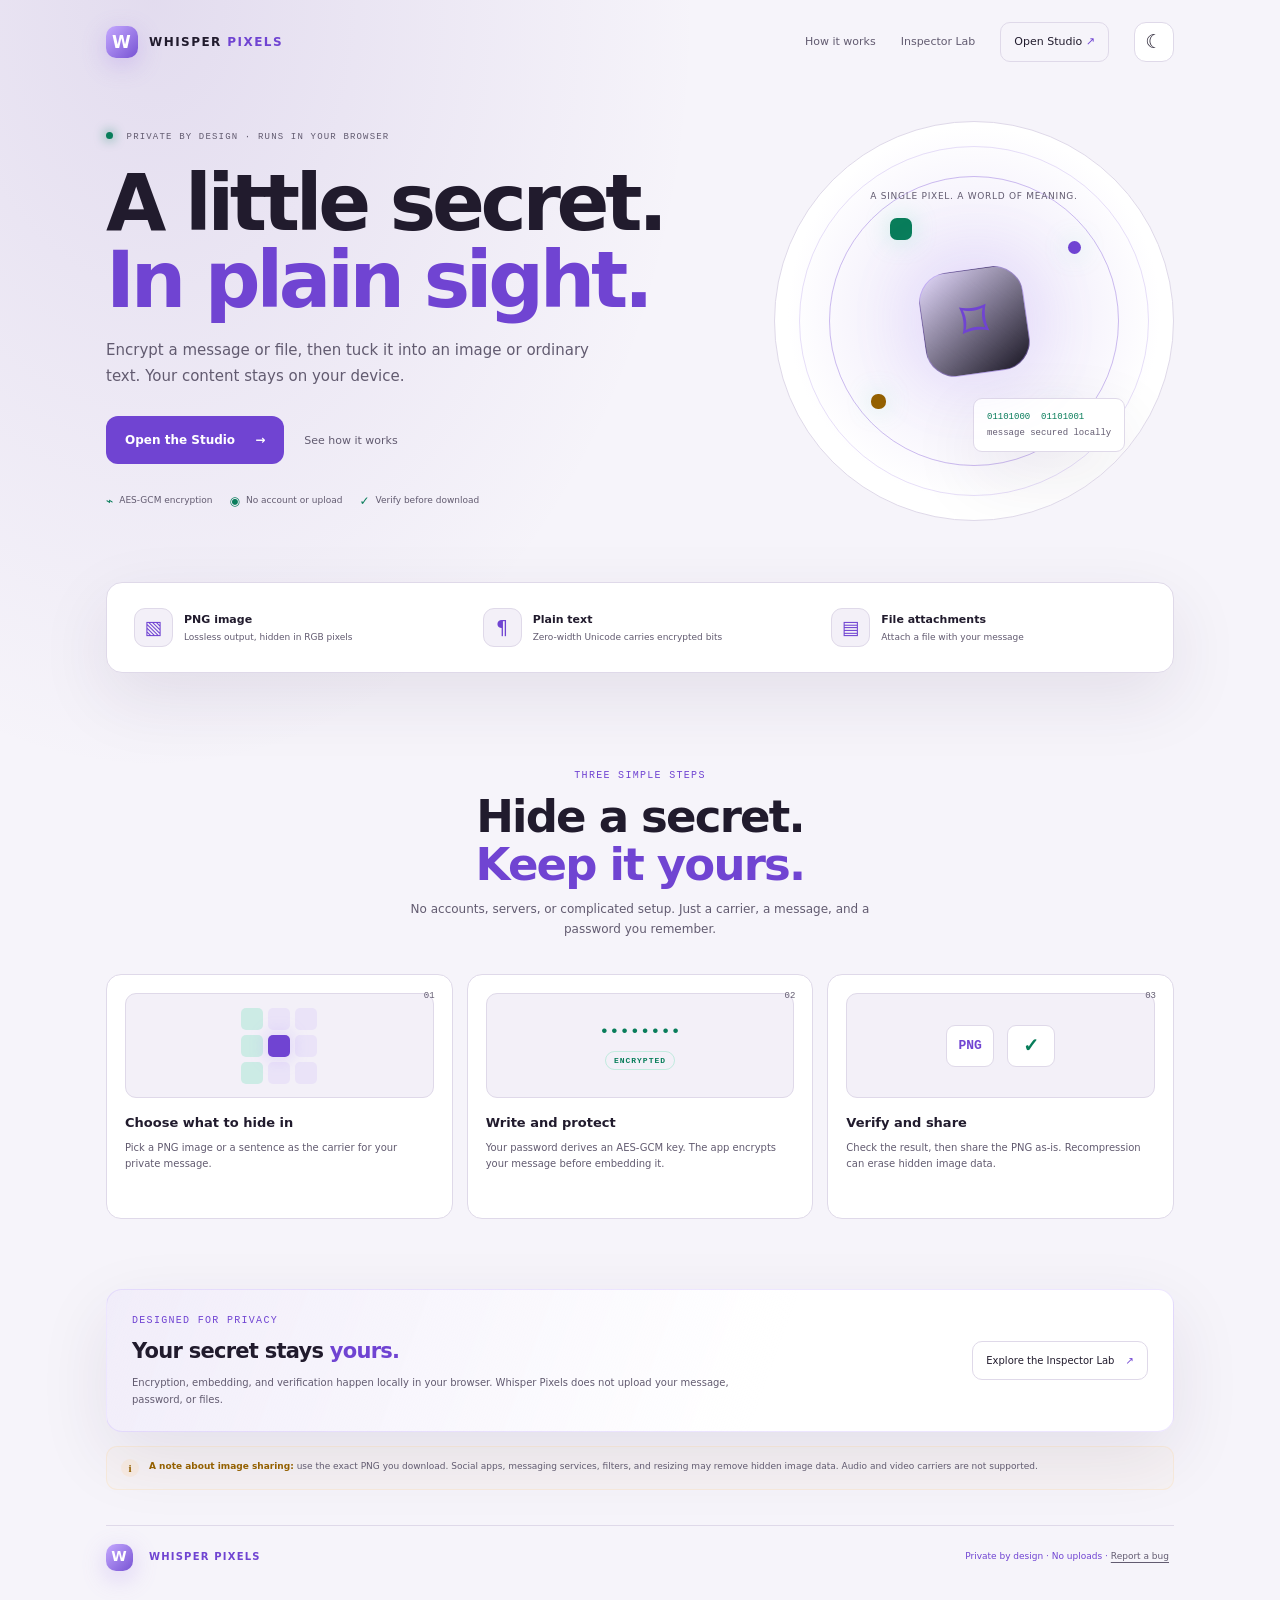
==== index.html @ 65088b3c "Polish Whisper Pixels website" ====
<!doctype html>
<html lang="en">
<head>
  <meta charset="utf-8">
  <meta name="viewport" content="width=device-width, initial-scale=1">
  <meta name="theme-color" content="#0b0a12">
  <meta name="description" content="Hide and reveal password-encrypted messages and files in PNG images or text, entirely in your browser.">
  <link rel="manifest" href="manifest.webmanifest">
  <link rel="stylesheet" href="css/studio.css">
  <link rel="stylesheet" href="css/theme-accessibility.css">
  <link rel="stylesheet" href="css/landing.css">
  <title>Whisper Pixels — A little secret. In plain sight.</title>
  <script>
    (() => {
      const saved = localStorage.getItem('theme');
      const light = saved ? saved === 'light' : matchMedia('(prefers-color-scheme: light)').matches;
      if (light) document.documentElement.classList.add('light-mode');
    })();
  </script>
</head>
<body class="landing-page">
  <main class="app-shell landing-shell">
    <header class="topbar">
      <a class="brand" href="index.html" aria-label="Whisper Pixels home">
        <span class="brand-mark">W</span>
        <span>WHISPER <b>PIXELS</b></span>
      </a>
      <nav class="landing-nav" aria-label="Main navigation">
        <a href="#how-it-works">How it works</a>
        <a href="inspector.html">Inspector Lab</a>
        <a class="nav-cta" href="studio.html">Open Studio <span aria-hidden="true">↗</span></a>
        <button class="icon-button" id="theme-toggle" type="button" aria-label="Switch theme" title="Switch theme">☼</button>
      </nav>
    </header>

    <section class="landing-hero">
      <div class="hero-copy">
        <div class="eyebrow"><span class="status-dot"></span> PRIVATE BY DESIGN · RUNS IN YOUR BROWSER</div>
        <h1>A little secret.<br><em>In plain sight.</em></h1>
        <p>Encrypt a message or file, then tuck it into an image or ordinary text. Your content stays on your device.</p>
        <div class="hero-actions">
          <a class="landing-primary" href="studio.html">Open the Studio <span aria-hidden="true">→</span></a>
          <a class="landing-secondary" href="#how-it-works">See how it works</a>
        </div>
        <div class="trust-row" aria-label="Privacy and security features">
          <span><b aria-hidden="true">⌁</b> AES-GCM encryption</span>
          <span><b aria-hidden="true">◉</b> No account or upload</span>
          <span><b aria-hidden="true">✓</b> Verify before download</span>
        </div>
      </div>
      <div class="hero-art" role="img" aria-label="Illustration of a message encrypted and hidden in a pixel">
        <div class="art-orbit orbit-one"></div>
        <div class="art-orbit orbit-two"></div>
        <div class="art-lock"><span aria-hidden="true">⌑</span></div>
        <div class="art-pixel pixel-a"></div>
        <div class="art-pixel pixel-b"></div>
        <div class="art-pixel pixel-c"></div>
        <div class="art-pixel pixel-d"></div>
        <div class="art-code">01101000&nbsp; 01101001<br><span>message secured locally</span></div>
        <div class="art-caption">A single pixel. A world of meaning.</div>
      </div>
    </section>

    <section class="capability-strip" aria-label="Supported carriers">
      <div><span class="capability-icon">▧</span><span><b>PNG image</b><small>Lossless output, hidden in RGB pixels</small></span></div>
      <div><span class="capability-icon">¶</span><span><b>Plain text</b><small>Zero-width Unicode carries encrypted bits</small></span></div>
      <div><span class="capability-icon">▤</span><span><b>File attachments</b><small>Attach a file with your message</small></span></div>
    </section>

    <section class="how-section" id="how-it-works">
      <div class="section-heading">
        <div class="eyebrow accent-label">THREE SIMPLE STEPS</div>
        <h2>Hide a secret.<br><em>Keep it yours.</em></h2>
        <p>No accounts, servers, or complicated setup. Just a carrier, a message, and a password you remember.</p>
      </div>
      <div class="step-grid">
        <article class="landing-step">
          <span class="step-number">01</span>
          <div class="step-art image-step" aria-hidden="true"><span></span><span></span><span></span><span></span><span></span><span></span><span></span><span></span><span></span></div>
          <h3>Choose what to hide in</h3>
          <p>Pick a PNG image or a sentence as the carrier for your private message.</p>
        </article>
        <article class="landing-step">
          <span class="step-number">02</span>
          <div class="step-art lock-step" aria-hidden="true"><span>••••••••</span><b>ENCRYPTED</b></div>
          <h3>Write and protect</h3>
          <p>Your password derives an AES-GCM key. The app encrypts your message before embedding it.</p>
        </article>
        <article class="landing-step">
          <span class="step-number">03</span>
          <div class="step-art result-step" aria-hidden="true"><span>PNG</span><b>✓</b></div>
          <h3>Verify and share</h3>
          <p>Check the result, then share the PNG as-is. Recompression can erase hidden image data.</p>
        </article>
      </div>
    </section>

    <section class="trust-panel">
      <div>
        <div class="eyebrow accent-label">DESIGNED FOR PRIVACY</div>
        <h2>Your secret stays <em>yours.</em></h2>
        <p>Encryption, embedding, and verification happen locally in your browser. Whisper Pixels does not upload your message, password, or files.</p>
      </div>
      <a href="inspector.html" class="trust-link">Explore the Inspector Lab <span aria-hidden="true">↗</span></a>
    </section>

    <section class="limits-note">
      <span aria-hidden="true">i</span>
      <p><b>A note about image sharing:</b> use the exact PNG you download. Social apps, messaging services, filters, and resizing may remove hidden image data. Audio and video carriers are not supported.</p>
    </section>

    <footer class="landing-footer">
      <a class="brand footer-brand" href="index.html"><span class="brand-mark">W</span><span>WHISPER <b>PIXELS</b></span></a>
      <span>Private by design · No uploads · <a href="https://github.com/Imran-Shaik-01/whisper_pixels/issues" target="_blank" rel="noreferrer">Report a bug</a></span>
    </footer>
  </main>
  <script type="module" src="js/landing.js"></script>
</body>
</html>
---- css/studio.css ----
:root{color-scheme:dark;--bg:#0b0a12;--surface:#12111b;--surface2:#171622;--text:#f4f1fc;--muted:#aaa6b8;--line:#2b2937;--accent:#ad8cff;--accent-strong:#8c64ef;--green:#67dfb1;--warn:#ffc979;--danger:#ff8d9a;--shadow:0 24px 80px #0005}
html.light-mode{color-scheme:light;--bg:#f6f4fa;--surface:#fff;--surface2:#f3f0f8;--text:#211b2d;--muted:#625b70;--line:#dfd9e9;--accent:#7044d2;--accent-strong:#5c33bd;--green:#087d5a;--warn:#946000;--danger:#b52c40;--shadow:0 24px 70px #30214b18}
*{box-sizing:border-box}html{min-height:100%;background:var(--bg)}body{margin:0;min-height:100vh;background:radial-gradient(ellipse at 12% 0%,#6d4aaa24,transparent 34rem),var(--bg);color:var(--text);font-family:Manrope,system-ui,sans-serif;font-size:14px;line-height:1.55;transition:background .25s,color .25s}button,input,textarea{font:inherit}button,a,label{touch-action:manipulation}button{color:inherit}a{color:inherit}.app-shell{max-width:1160px;padding:22px 26px 32px;margin:0 auto}.topbar{display:flex;justify-content:space-between;align-items:center;margin-bottom:48px}.brand{text-decoration:none;display:flex;align-items:center;gap:11px;font-size:12px;font-weight:800;letter-spacing:.12em}.brand b{color:var(--accent)}.brand-mark{width:32px;height:32px;border-radius:10px;background:linear-gradient(135deg,#c5a9ff,#7753d3);display:grid;place-items:center;color:#171122;font-size:17px;box-shadow:0 7px 24px #966de64a}.top-actions{display:flex;align-items:center;gap:20px}.text-link{font-size:12px;color:var(--muted);text-decoration:none}.text-link:hover{color:var(--text)}.icon-button{width:40px;height:40px;border-radius:12px;border:1px solid var(--line);background:var(--surface);font-size:19px;cursor:pointer}.hero{max-width:680px;margin:0 auto 40px;text-align:center}.eyebrow{font-family:"DM Mono",monospace;font-size:10px;letter-spacing:.13em;color:var(--muted)}.status-dot{display:inline-block;width:7px;height:7px;border-radius:50%;background:var(--green);margin-right:7px;box-shadow:0 0 12px var(--green)}h1{font-size:clamp(38px,6vw,64px);line-height:1.06;letter-spacing:-.055em;margin:18px 0 15px}h1 em{font-style:normal;color:var(--accent)}.hero>p{max-width:560px;margin:0 auto 25px;color:var(--muted);font-size:15px}.mode-switch{display:inline-flex;padding:5px;border:1px solid var(--line);border-radius:15px;background:var(--surface);box-shadow:var(--shadow)}.mode-choice{border:0;border-radius:11px;padding:12px 24px;background:transparent;color:var(--muted);font-weight:700;cursor:pointer;min-height:48px}.mode-choice.active{background:var(--accent);color:#170f25}.steps{display:grid;grid-template-columns:repeat(3,1fr);max-width:820px;margin:0 auto 25px;position:relative}.steps:before{content:"";position:absolute;left:14%;right:14%;top:19px;height:1px;background:var(--line)}.step{display:flex;align-items:center;gap:11px;position:relative;justify-content:center;color:var(--muted)}.step>span{width:38px;height:38px;border:1px solid var(--line);background:var(--bg);border-radius:50%;display:grid;place-items:center;font:11px "DM Mono",monospace;z-index:1}.step b,.step small{display:block}.step b{font-size:12px;color:var(--text)}.step small{font-size:10px}.step.active>span,.step.done>span{background:var(--accent);border-color:var(--accent);color:#170f25}.step.active b{color:var(--accent)}.workspace{display:grid;grid-template-columns:minmax(0,1.5fr) minmax(280px,.85fr);gap:20px;align-items:start}.card,.info-card,.notice-card{border:1px solid var(--line);background:var(--surface);border-radius:20px;box-shadow:var(--shadow)}.workflow-card{padding:28px}.card-heading{display:flex;justify-content:space-between;align-items:center;gap:15px;margin-bottom:23px}.accent-label{color:var(--accent)}h2{font-size:21px;letter-spacing:-.035em;margin:5px 0 0}.lock-badge{padding:7px 10px;border-radius:20px;border:1px solid #67dfb135;color:var(--green);font:9px "DM Mono",monospace;white-space:nowrap}.carrier-tabs{display:grid;grid-template-columns:1fr 1fr;gap:10px;margin-bottom:17px}.carrier-tab{min-height:52px;border:1px solid var(--line);border-radius:12px;background:var(--surface2);text-align:left;padding:8px 13px;font-weight:700;cursor:pointer}.carrier-tab>span{color:var(--accent);font-size:18px;margin-right:8px}.carrier-tab small{display:block;margin-left:29px;color:var(--muted);font-size:10px;font-weight:500}.carrier-tab.active{border-color:var(--accent);box-shadow:inset 0 0 0 1px var(--accent);background:color-mix(in srgb,var(--accent) 9%,var(--surface))}.carrier-panel[hidden],[hidden]{display:none!important}label{font-size:12px;font-weight:700;display:block;margin-bottom:7px}input:not([type=file]),textarea{width:100%;border:1px solid var(--line);border-radius:11px;background:var(--bg);padding:12px 13px;color:var(--text);outline:none;transition:border .18s,box-shadow .18s}textarea{resize:vertical;min-height:76px}input:focus,textarea:focus,button:focus-visible,a:focus-visible,.dropzone:focus-visible{outline:2px solid var(--accent);outline-offset:2px;border-color:var(--accent)}input::placeholder,textarea::placeholder{color:color-mix(in srgb,var(--muted) 75%,transparent)}.dropzone{display:flex;align-items:center;justify-content:center;flex-direction:column;text-align:center;min-height:170px;padding:20px;border:1.5px dashed #5a526c;border-radius:15px;background:var(--surface2);cursor:pointer;gap:5px;color:var(--muted);font-size:12px}.dropzone:hover,.dropzone.dragover{border-color:var(--accent);background:color-mix(in srgb,var(--accent) 8%,var(--surface2))}.dropzone input[type=file],#attachment-input{position:absolute;width:1px;height:1px;opacity:0;pointer-events:none}.dropzone strong{color:var(--text);font-size:13px}.upload-icon{width:37px;height:37px;border-radius:12px;display:grid;place-items:center;background:#ad8cfd1e;color:var(--accent);font-size:22px;margin-bottom:6px}.dropzone small{max-width:340px;font-size:10px;margin-top:6px}.compact-dropzone{min-height:125px}.file-preview{display:flex;align-items:center;gap:14px;margin-top:12px;padding:10px;border:1px solid var(--line);border-radius:13px;background:var(--surface2)}.file-preview img{width:74px;height:60px;object-fit:cover;border-radius:8px;background:var(--bg)}.file-meta{min-width:0;display:flex;flex-direction:column;gap:2px}.file-meta b{font-size:12px;overflow:hidden;text-overflow:ellipsis;white-space:nowrap;max-width:300px}.file-meta span{color:var(--muted);font-size:10px}.quiet-button{align-self:flex-start;border:0;background:transparent;color:var(--accent);text-decoration:underline;cursor:pointer;padding:2px 0;font-size:11px}.capacity{margin-top:14px}.capacity-heading{display:flex;justify-content:space-between;gap:10px;font-size:11px}.capacity-heading b{color:var(--accent);font-family:"DM Mono",monospace;font-size:10px}.capacity>small,.field-note{display:block;color:var(--muted);font-size:10px;margin-top:6px}.capacity-track,.strength{height:5px;background:var(--surface2);border-radius:8px;margin:8px 0;overflow:hidden}.capacity-track span,.strength span{display:block;height:100%;width:0;background:var(--green);border-radius:inherit;transition:width .25s}.visual-tools{margin-top:14px;border:1px solid var(--line);border-radius:13px;padding:12px;background:var(--surface2)}.visual-heading{display:flex;justify-content:space-between;gap:10px;font-size:11px}.visual-heading span{color:var(--muted);font-size:9px}.visual-tools canvas{display:block;width:100%;height:96px;object-fit:cover;border-radius:8px;margin:9px 0}.visual-tools p{font-size:10px;color:var(--muted);margin:0}.divider{height:1px;background:var(--line);margin:23px 0 17px;position:relative}.divider span{position:absolute;left:0;top:-9px;padding-right:12px;background:var(--surface);font:9px "DM Mono",monospace;color:var(--muted);letter-spacing:.13em}.message-footer{display:flex;justify-content:space-between;color:var(--muted);font-size:10px;margin-top:5px}.attachment-row{display:flex;align-items:center;gap:10px;margin:15px 0}.attach-button{margin:0;cursor:pointer;color:var(--accent);font-size:11px}.attach-button span{color:var(--muted);font-weight:400}.attachment-meta{padding:8px 10px;margin-top:-8px;background:var(--surface2);border-radius:9px;color:var(--muted);font-size:10px}.password-grid{display:grid;grid-template-columns:1fr 1fr;gap:12px;margin:13px 0}.password-wrap{position:relative}.password-wrap input{padding-right:58px}.show-password{position:absolute;right:8px;top:50%;transform:translateY(-50%);border:0;background:transparent;color:var(--accent);font-size:10px;font-weight:700;cursor:pointer;padding:9px}.strength{margin:8px 0 4px}.strength span{background:var(--danger)}.password-grid small{font-size:9px;color:var(--muted)}.optional{color:var(--muted);font-weight:400}.reveal-text-label{margin-top:16px}.field-note{line-height:1.55}.primary-button{width:100%;height:50px;display:flex;justify-content:center;align-items:center;gap:10px;border:0;border-radius:12px;margin-top:19px;background:var(--accent);color:#1a1026;font-weight:800;cursor:pointer;transition:transform .16s,filter .16s}.primary-button:hover{filter:brightness(1.09);transform:translateY(-1px)}.primary-button:disabled{opacity:.55;cursor:wait;transform:none}.alert{padding:11px 13px;margin-top:12px;border:1px solid #ff8d9a55;border-radius:10px;background:#ff8d9a10;color:var(--danger);font-size:11px}.alert.success{border-color:#67dfb155;background:#67dfb110;color:var(--green)}.progress-wrap{margin-top:15px}.progress-label{display:flex;justify-content:space-between;font:10px "DM Mono",monospace;color:var(--muted);margin-bottom:6px}progress{width:100%;height:7px;appearance:none;border:0;border-radius:8px;overflow:hidden}progress::-webkit-progress-bar{background:var(--surface2)}progress::-webkit-progress-value{background:var(--accent);transition:width .2s}progress::-moz-progress-bar{background:var(--accent)}.result{display:grid;grid-template-columns:36px 1fr;gap:10px;margin-top:18px;padding:15px;border:1px solid #67dfb144;border-radius:14px;background:#67dfb10a}.result-icon{width:32px;height:32px;border-radius:50%;display:grid;place-items:center;background:#67dfb11a;color:var(--green)}.result h3{margin:0;font-size:14px}.result p{margin:4px 0 0;color:var(--muted);font-size:11px}.revealed-message,.revealed-file,.result-actions{grid-column:1/-1}.revealed-message{white-space:pre-wrap;overflow-wrap:anywhere;padding:12px;border-radius:9px;background:var(--bg);font-size:12px}.result-actions{display:flex;gap:8px;flex-wrap:wrap}.result-actions a,.result-actions button{border:1px solid var(--line);border-radius:9px;padding:9px 12px;background:var(--surface2);text-decoration:none;font-size:10px;font-weight:700;cursor:pointer}.side-column{display:flex;flex-direction:column;gap:13px}.info-card{padding:21px}.info-card h2{font-size:18px;margin:8px 0}.info-card>p{font-size:11px;color:var(--muted);margin:0}.pixel-demo{display:flex;align-items:center;justify-content:center;gap:13px;padding:15px;margin:13px 0 5px;border:1px solid var(--line);border-radius:11px;background:var(--surface2)}.pixel-swatch{width:29px;height:29px;border-radius:7px;background:rgb(128,92,205);box-shadow:0 0 17px #9a75ec55}.pixel-swatch.changed{background:rgb(128,92,206);animation:pixel-flash 2.5s ease-in-out infinite}.pixel-value{font:11px "DM Mono",monospace;color:var(--muted)}.pixel-arrow{color:var(--accent)}@keyframes pixel-flash{50%{transform:scale(1.09);box-shadow:0 0 22px #a180ff99}}.demo-caption{font-size:9px!important;text-align:center;margin-bottom:16px!important}.explain-rule{border-top:1px solid var(--line);padding:11px 0 0;margin-top:9px}.explain-rule b{display:block;font-size:11px}.explain-rule span{display:block;color:var(--muted);font-size:10px;line-height:1.55;margin-top:3px}.notice-card{display:flex;gap:11px;padding:14px;border-color:#ffc97935;background:#ffc97909;box-shadow:none}.notice-card>span{font-weight:800;color:var(--warn);font-size:16px}.notice-card b{font-size:11px}.notice-card p{font-size:10px;color:var(--muted);margin:3px 0 0}.audio-note{border-color:var(--line);background:var(--surface)}footer{text-align:center;margin-top:30px;color:var(--muted);font-size:10px}footer span{padding:0 5px;color:var(--accent)}footer a{color:var(--muted)}.toast{position:fixed;left:50%;bottom:22px;transform:translate(-50%,20px);opacity:0;pointer-events:none;padding:11px 17px;background:var(--text);color:var(--bg);border-radius:10px;z-index:10;font-size:11px;transition:.2s}.toast.show{opacity:1;transform:translate(-50%,0)}
@media(max-width:850px){.workspace{grid-template-columns:1fr}.side-column{display:grid;grid-template-columns:1fr 1fr}.info-card{grid-row:span 2}.topbar{margin-bottom:35px}}
@media(max-width:560px){.app-shell{padding:15px 14px 95px}.topbar{margin-bottom:32px}.hero{margin-bottom:28px}.hero>p{font-size:13px}.mode-choice{padding:10px 15px;font-size:12px}.steps{gap:4px;margin-bottom:18px}.step{justify-content:flex-start;gap:6px}.step>span{width:29px;height:29px;font-size:9px}.steps:before{top:14px;left:10%;right:12%}.step b{font-size:9px}.step small{font-size:8px}.workspace{gap:13px}.workflow-card{padding:18px 15px}.card-heading{align-items:flex-start;margin-bottom:17px}.card-heading h2{font-size:18px}.lock-badge{font-size:8px}.side-column{display:flex}.password-grid{grid-template-columns:1fr}.file-preview img{width:56px}.file-meta b{max-width:180px}.primary-button{position:sticky;bottom:10px;z-index:3;box-shadow:0 8px 25px #0005}.mode-switch{width:100%}.mode-choice{flex:1}.result-actions>*{flex:1;text-align:center}}
@media(prefers-reduced-motion:reduce){*,*::before,*::after{scroll-behavior:auto!important;animation-duration:.01ms!important;animation-iteration-count:1!important;transition-duration:.01ms!important}}
.compare-panel{margin-top:14px;padding:14px;border:1px solid var(--line);border-radius:14px;background:var(--surface2)}.compare-stage{height:210px;position:relative;overflow:hidden;border-radius:9px;background:var(--bg);margin:10px 0}.compare-stage img,.compare-stage canvas{position:absolute;inset:0;width:100%;height:100%;object-fit:contain}.compare-stage img+img{clip-path:inset(0 50% 0 0)}.compare-stage canvas{object-fit:fill}.compare-panel input[type=range]{padding:0;height:20px;accent-color:var(--accent)}.compare-panel>.quiet-button{margin-top:4px}.sr-only{position:absolute;width:1px;height:1px;padding:0;margin:-1px;overflow:hidden;clip:rect(0,0,0,0);white-space:nowrap;border:0}
---- css/theme-accessibility.css ----
html.light-mode .mode-choice.active,
html.light-mode .step.active > span,
html.light-mode .step.done > span,
html.light-mode .primary-button,
html.light-mode .brand-mark {
  color: #fff;
}
---- css/landing.css ----
.landing-shell{max-width:1120px}
.landing-shell .topbar{margin-bottom:0}
.landing-nav{display:flex;align-items:center;gap:25px}
.landing-nav>a{color:var(--muted);font-size:11px;text-decoration:none}
.landing-nav>a:hover{color:var(--text)}
.landing-nav .nav-cta{padding:10px 13px;border:1px solid var(--line);border-radius:10px;color:var(--text)}
.landing-nav .nav-cta span{color:var(--accent)}
.landing-hero{display:grid;grid-template-columns:minmax(0,1.1fr) minmax(330px,.9fr);align-items:center;gap:36px;min-height:520px;padding:48px 0 50px}
.hero-copy{max-width:600px}
.hero-copy .eyebrow{font-size:9px}
.landing-hero h1{margin:20px 0 17px;font-size:clamp(48px,7vw,78px);line-height:.99}
.landing-hero h1 em,.section-heading h2 em,.trust-panel h2 em{color:var(--accent);font-style:normal}
.hero-copy>p{max-width:500px;margin:0;color:var(--muted);font-size:15px;line-height:1.75}
.hero-actions{display:flex;align-items:center;gap:20px;margin-top:27px}
.landing-primary{display:inline-flex;align-items:center;gap:20px;min-height:48px;padding:0 19px;border-radius:12px;background:var(--accent);color:#170f25;font-size:12px;font-weight:800;text-decoration:none;transition:transform .2s,box-shadow .2s}
.landing-primary:hover{transform:translateY(-2px);box-shadow:0 9px 26px #ad8cff38}
.light-mode .landing-primary{color:#fff}
.landing-secondary{color:var(--muted);font-size:11px;text-decoration:none}
.landing-secondary:hover{color:var(--text)}
.trust-row{display:flex;flex-wrap:wrap;gap:10px 17px;margin-top:28px;color:var(--muted);font-size:9px}
.trust-row span{display:flex;align-items:center;gap:6px}
.trust-row b{color:var(--green);font-size:12px}
.hero-art{position:relative;display:grid;place-items:center;justify-self:end;width:min(100%,400px);aspect-ratio:1;border:1px solid var(--line);border-radius:50%;background:radial-gradient(circle at 50% 48%,color-mix(in srgb,var(--accent) 15%,var(--surface)),var(--surface) 65%);overflow:hidden}
.art-orbit{position:absolute;width:73%;aspect-ratio:1;border:1px solid color-mix(in srgb,var(--accent) 35%,transparent);border-radius:50%}
.orbit-two{width:88%;border-color:color-mix(in srgb,var(--accent) 17%,transparent)}
.art-lock{z-index:2;display:grid;place-items:center;width:105px;height:105px;border:1px solid #ad8cff70;border-radius:30px;background:linear-gradient(145deg,#ad8cff30,#171421);box-shadow:0 0 70px #ad8cff32;color:var(--accent);font-size:53px;transform:rotate(-8deg)}
.art-pixel{position:absolute;width:22px;height:22px;border-radius:7px;background:var(--green);box-shadow:0 0 24px #67dfb15c}
.pixel-a{top:24%;left:29%}.pixel-b{top:30%;right:23%;width:13px;height:13px;background:var(--accent)}.pixel-c{bottom:28%;left:24%;width:15px;height:15px;background:var(--warn)}.pixel-d{right:27%;bottom:23%;width:18px;height:18px;background:var(--pink)}
.art-code{position:absolute;right:12%;bottom:17%;padding:10px 13px;border:1px solid var(--line);border-radius:9px;background:var(--surface);color:var(--green);font:9px/1.8 "DM Mono",monospace;box-shadow:var(--shadow)}
.art-code span{color:var(--muted)}
.art-caption{position:absolute;top:17%;left:50%;width:100%;transform:translateX(-50%);color:var(--muted);font-size:9px;letter-spacing:.08em;text-align:center;text-transform:uppercase}
.capability-strip{display:grid;grid-template-columns:repeat(3,1fr);gap:10px;padding:15px;border:1px solid var(--line);border-radius:16px;background:var(--surface);box-shadow:var(--shadow)}
.capability-strip>div{display:flex;align-items:center;gap:11px;padding:10px 12px}
.capability-icon{display:grid;place-items:center;flex:none;width:39px;height:39px;border:1px solid var(--line);border-radius:11px;background:var(--surface2);color:var(--accent);font-size:19px}
.capability-strip b,.capability-strip small{display:block}
.capability-strip b{font-size:11px}
.capability-strip small{margin-top:3px;color:var(--muted);font-size:9px;line-height:1.4}
.how-section{padding:95px 0 70px}
.section-heading{max-width:520px;margin:0 auto 35px;text-align:center}
.section-heading h2{margin:9px 0;font-size:clamp(32px,4vw,45px);line-height:1.08;letter-spacing:-.04em}
.section-heading>p{max-width:460px;margin:0 auto;color:var(--muted);font-size:12px;line-height:1.7}
.step-grid{display:grid;grid-template-columns:repeat(3,1fr);gap:14px}
.landing-step{position:relative;min-height:245px;padding:18px;border:1px solid var(--line);border-radius:15px;background:var(--surface)}
.step-number{position:absolute;top:16px;right:17px;color:var(--muted);font:9px "DM Mono",monospace}
.step-art{display:flex;align-items:center;justify-content:center;height:105px;margin-bottom:15px;border:1px solid var(--line);border-radius:11px;background:var(--surface2)}
.image-step{display:grid;grid-template-columns:repeat(3,22px);gap:5px;align-content:center;justify-content:center}
.image-step span{width:22px;height:22px;border-radius:5px;background:#ad8cff1f}
.image-step span:nth-child(3n+1){background:#67dfb146}.image-step span:nth-child(5){background:var(--accent);box-shadow:0 0 18px #ad8cff66}
.lock-step{flex-direction:column;gap:10px;color:var(--green);font:17px "DM Mono",monospace}
.lock-step b{padding:4px 8px;border:1px solid #67dfb15a;border-radius:20px;color:var(--green);font-size:8px;letter-spacing:.12em}
.result-step{gap:13px;color:var(--accent);font:800 14px "DM Mono",monospace}
.result-step span,.result-step b{display:grid;place-items:center;width:48px;height:42px;border:1px solid var(--line);border-radius:9px;background:var(--surface);font-size:13px}
.result-step b{color:var(--green);font-size:19px}
.landing-step h3{margin:0 0 6px;font-size:13px}
.landing-step p{margin:0;color:var(--muted);font-size:10px;line-height:1.65}
.trust-panel{display:flex;align-items:center;justify-content:space-between;gap:24px;padding:23px 25px;border:1px solid #ad8cff38;border-radius:16px;background:linear-gradient(110deg,#ad8cff10,var(--surface) 62%);box-shadow:var(--shadow)}
.trust-panel h2{margin:6px 0;font-size:21px}
.trust-panel>div>p{max-width:620px;margin:0;color:var(--muted);font-size:10px;line-height:1.7}
.trust-link{flex:none;padding:11px 13px;border:1px solid var(--line);border-radius:10px;color:var(--text);font-size:10px;text-decoration:none}
.trust-link span{margin-left:8px;color:var(--accent)}
.limits-note{display:flex;align-items:flex-start;gap:10px;margin:14px 0 35px;padding:12px 14px;border:1px solid #ffc97932;border-radius:11px;background:#ffc9790b}
.limits-note>span{display:grid;place-items:center;flex:none;width:18px;height:18px;border-radius:50%;background:#ffc97925;color:var(--warn);font:700 11px Georgia,serif}
.limits-note p{margin:0;color:var(--muted);font-size:9px;line-height:1.65}
.limits-note b{color:var(--warn)}
.landing-footer{display:flex;align-items:center;justify-content:space-between;gap:15px;padding-top:18px;border-top:1px solid var(--line);color:var(--muted);font-size:9px}
.footer-brand{font-size:10px}
.footer-brand .brand-mark{width:27px;height:27px;font-size:14px}
.landing-footer>span>a{color:var(--muted);text-decoration:underline;text-underline-offset:3px}
.landing-footer>span>a:hover{color:var(--text)}
.landing-page .topbar{margin-bottom:0}
@media(max-width:760px){.landing-shell{padding:17px 20px 26px}.landing-nav{gap:14px}.landing-nav>a:not(.nav-cta){display:none}.landing-hero{grid-template-columns:1fr;gap:20px;min-height:auto;padding:62px 0 35px}.hero-copy{text-align:center;margin:auto}.hero-copy>p{margin-inline:auto}.hero-actions,.trust-row{justify-content:center}.hero-art{justify-self:center;width:min(78vw,330px);margin:6px auto 0}.capability-strip{padding:8px}.capability-strip>div{padding:8px 5px;gap:8px}.capability-strip small{font-size:8px}.how-section{padding:70px 0 48px}.step-grid{gap:9px}.landing-step{padding:13px;min-height:235px}.trust-panel{align-items:flex-start;flex-direction:column}.trust-link{align-self:flex-start}}
@media(max-width:520px){.landing-shell{padding:14px 15px 23px}.landing-nav{gap:8px}.landing-nav .nav-cta{padding:8px;font-size:9px}.landing-nav .icon-button{width:36px;height:36px}.landing-hero{padding-top:50px}.landing-hero h1{font-size:clamp(43px,13vw,58px)}.hero-copy>p{font-size:13px}.hero-actions{gap:13px}.landing-primary{min-height:44px;padding:0 13px;font-size:10px}.landing-secondary{font-size:10px}.trust-row{gap:8px 12px;font-size:8px}.hero-art{width:min(75vw,285px)}.capability-strip{grid-template-columns:1fr;gap:0}.capability-strip>div{padding:7px}.capability-strip>div+div{border-top:1px solid var(--line)}.capability-icon{width:34px;height:34px}.capability-strip small{font-size:9px}.how-section{padding-top:58px}.section-heading{margin-bottom:23px}.step-grid{grid-template-columns:1fr}.landing-step{min-height:0;padding:15px}.step-art{height:78px;margin-bottom:11px}.landing-step p{font-size:10px}.trust-panel{padding:18px}.landing-footer{align-items:flex-start;flex-direction:column}.landing-footer>span{line-height:1.7}}
@media(prefers-reduced-motion:reduce){.landing-primary{transition:none}.art-pixel{animation:none!important}}
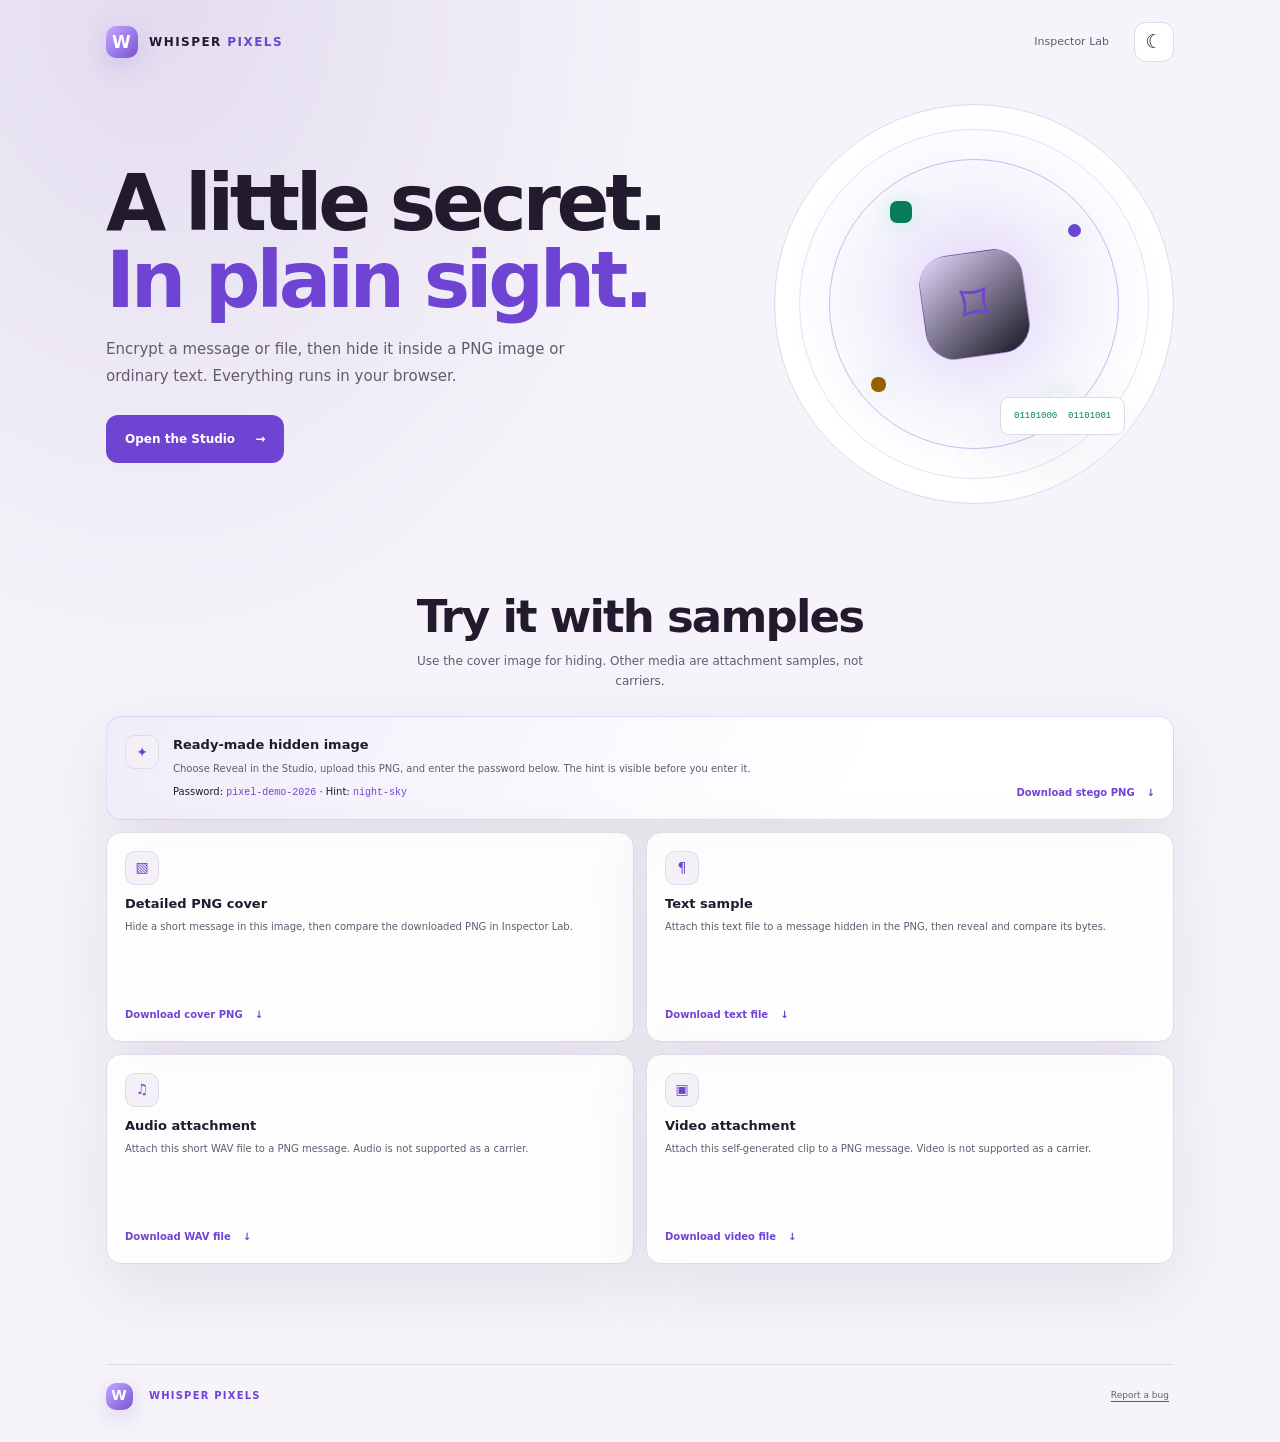
==== commit e2d8da55: "fix bugs and add guided samples" ====
--- a/index.html
+++ b/index.html
@@ -4,7 +4,7 @@
   <meta charset="utf-8">
   <meta name="viewport" content="width=device-width, initial-scale=1">
   <meta name="theme-color" content="#0b0a12">
-  <meta name="description" content="Hide and reveal password-encrypted messages and files in PNG images or text, entirely in your browser.">
+  <meta name="description" content="Encrypt a message or file and hide it in an image or text, in your browser.">
   <link rel="manifest" href="manifest.webmanifest">
   <link rel="stylesheet" href="css/studio.css">
   <link rel="stylesheet" href="css/theme-accessibility.css">
@@ -26,29 +26,18 @@
         <span>WHISPER <b>PIXELS</b></span>
       </a>
       <nav class="landing-nav" aria-label="Main navigation">
-        <a href="#how-it-works">How it works</a>
         <a href="inspector.html">Inspector Lab</a>
-        <a class="nav-cta" href="studio.html">Open Studio <span aria-hidden="true">↗</span></a>
         <button class="icon-button" id="theme-toggle" type="button" aria-label="Switch theme" title="Switch theme">☼</button>
       </nav>
     </header>
 
     <section class="landing-hero">
       <div class="hero-copy">
-        <div class="eyebrow"><span class="status-dot"></span> PRIVATE BY DESIGN · RUNS IN YOUR BROWSER</div>
         <h1>A little secret.<br><em>In plain sight.</em></h1>
-        <p>Encrypt a message or file, then tuck it into an image or ordinary text. Your content stays on your device.</p>
-        <div class="hero-actions">
-          <a class="landing-primary" href="studio.html">Open the Studio <span aria-hidden="true">→</span></a>
-          <a class="landing-secondary" href="#how-it-works">See how it works</a>
-        </div>
-        <div class="trust-row" aria-label="Privacy and security features">
-          <span><b aria-hidden="true">⌁</b> AES-GCM encryption</span>
-          <span><b aria-hidden="true">◉</b> No account or upload</span>
-          <span><b aria-hidden="true">✓</b> Verify before download</span>
-        </div>
+        <p>Encrypt a message or file, then hide it inside a PNG image or ordinary text. Everything runs in your browser.</p>
+        <a class="landing-primary" href="studio.html">Open the Studio <span aria-hidden="true">→</span></a>
       </div>
-      <div class="hero-art" role="img" aria-label="Illustration of a message encrypted and hidden in a pixel">
+      <div class="hero-art" role="img" aria-label="Illustration of an encrypted message hidden among pixels">
         <div class="art-orbit orbit-one"></div>
         <div class="art-orbit orbit-two"></div>
         <div class="art-lock"><span aria-hidden="true">⌑</span></div>
@@ -56,62 +45,51 @@
         <div class="art-pixel pixel-b"></div>
         <div class="art-pixel pixel-c"></div>
         <div class="art-pixel pixel-d"></div>
-        <div class="art-code">01101000&nbsp; 01101001<br><span>message secured locally</span></div>
-        <div class="art-caption">A single pixel. A world of meaning.</div>
+        <div class="art-code" aria-hidden="true">01101000&nbsp; 01101001</div>
       </div>
     </section>
 
-    <section class="capability-strip" aria-label="Supported carriers">
-      <div><span class="capability-icon">▧</span><span><b>PNG image</b><small>Lossless output, hidden in RGB pixels</small></span></div>
-      <div><span class="capability-icon">¶</span><span><b>Plain text</b><small>Zero-width Unicode carries encrypted bits</small></span></div>
-      <div><span class="capability-icon">▤</span><span><b>File attachments</b><small>Attach a file with your message</small></span></div>
-    </section>
-
-    <section class="how-section" id="how-it-works">
+    <section class="samples-section" id="samples" aria-labelledby="samples-title">
       <div class="section-heading">
-        <div class="eyebrow accent-label">THREE SIMPLE STEPS</div>
-        <h2>Hide a secret.<br><em>Keep it yours.</em></h2>
-        <p>No accounts, servers, or complicated setup. Just a carrier, a message, and a password you remember.</p>
+        <h2 id="samples-title">Try it with samples</h2>
+        <p>Use the cover image for hiding. Other media are attachment samples, not carriers.</p>
       </div>
-      <div class="step-grid">
-        <article class="landing-step">
-          <span class="step-number">01</span>
-          <div class="step-art image-step" aria-hidden="true"><span></span><span></span><span></span><span></span><span></span><span></span><span></span><span></span><span></span></div>
-          <h3>Choose what to hide in</h3>
-          <p>Pick a PNG image or a sentence as the carrier for your private message.</p>
+      <div class="sample-grid">
+        <article class="sample-card sample-featured">
+          <span class="sample-icon" aria-hidden="true">✦</span>
+          <div><h3>Ready-made hidden image</h3><p>Choose Reveal in the Studio, upload this PNG, and enter the password below. The hint is visible before you enter it.</p><p class="sample-secret">Password: <code>pixel-demo-2026</code> · Hint: <code>night-sky</code></p></div>
+          <a class="sample-download" href="samples/hidden-message.png" download>Download stego PNG <span aria-hidden="true">↓</span></a>
         </article>
-        <article class="landing-step">
-          <span class="step-number">02</span>
-          <div class="step-art lock-step" aria-hidden="true"><span>••••••••</span><b>ENCRYPTED</b></div>
-          <h3>Write and protect</h3>
-          <p>Your password derives an AES-GCM key. The app encrypts your message before embedding it.</p>
+        <article class="sample-card">
+          <span class="sample-icon" aria-hidden="true">▧</span>
+          <h3>Detailed PNG cover</h3>
+          <p>Hide a short message in this image, then compare the downloaded PNG in Inspector Lab.</p>
+          <a class="sample-download" href="samples/cover.png" download>Download cover PNG <span aria-hidden="true">↓</span></a>
         </article>
-        <article class="landing-step">
-          <span class="step-number">03</span>
-          <div class="step-art result-step" aria-hidden="true"><span>PNG</span><b>✓</b></div>
-          <h3>Verify and share</h3>
-          <p>Check the result, then share the PNG as-is. Recompression can erase hidden image data.</p>
+        <article class="sample-card">
+          <span class="sample-icon" aria-hidden="true">¶</span>
+          <h3>Text sample</h3>
+          <p>Attach this text file to a message hidden in the PNG, then reveal and compare its bytes.</p>
+          <a class="sample-download" href="samples/note.txt" download>Download text file <span aria-hidden="true">↓</span></a>
+        </article>
+        <article class="sample-card">
+          <span class="sample-icon" aria-hidden="true">♫</span>
+          <h3>Audio attachment</h3>
+          <p>Attach this short WAV file to a PNG message. Audio is not supported as a carrier.</p>
+          <a class="sample-download" href="samples/tone.wav" download>Download WAV file <span aria-hidden="true">↓</span></a>
+        </article>
+        <article class="sample-card">
+          <span class="sample-icon" aria-hidden="true">▣</span>
+          <h3>Video attachment</h3>
+          <p>Attach this self-generated clip to a PNG message. Video is not supported as a carrier.</p>
+          <a class="sample-download" href="samples/pixels.avi" download>Download video file <span aria-hidden="true">↓</span></a>
         </article>
       </div>
     </section>
 
-    <section class="trust-panel">
-      <div>
-        <div class="eyebrow accent-label">DESIGNED FOR PRIVACY</div>
-        <h2>Your secret stays <em>yours.</em></h2>
-        <p>Encryption, embedding, and verification happen locally in your browser. Whisper Pixels does not upload your message, password, or files.</p>
-      </div>
-      <a href="inspector.html" class="trust-link">Explore the Inspector Lab <span aria-hidden="true">↗</span></a>
-    </section>
-
-    <section class="limits-note">
-      <span aria-hidden="true">i</span>
-      <p><b>A note about image sharing:</b> use the exact PNG you download. Social apps, messaging services, filters, and resizing may remove hidden image data. Audio and video carriers are not supported.</p>
-    </section>
-
     <footer class="landing-footer">
       <a class="brand footer-brand" href="index.html"><span class="brand-mark">W</span><span>WHISPER <b>PIXELS</b></span></a>
-      <span>Private by design · No uploads · <a href="https://github.com/Imran-Shaik-01/whisper_pixels/issues" target="_blank" rel="noreferrer">Report a bug</a></span>
+      <span><a href="https://github.com/Imran-Shaik-01/whisper_pixels/issues" target="_blank" rel="noreferrer">Report a bug</a></span>
     </footer>
   </main>
   <script type="module" src="js/landing.js"></script>
--- a/css/studio.css
+++ b/css/studio.css
@@ -1,7 +1 @@
-:root{color-scheme:dark;--bg:#0b0a12;--surface:#12111b;--surface2:#171622;--text:#f4f1fc;--muted:#aaa6b8;--line:#2b2937;--accent:#ad8cff;--accent-strong:#8c64ef;--green:#67dfb1;--warn:#ffc979;--danger:#ff8d9a;--shadow:0 24px 80px #0005}
-html.light-mode{color-scheme:light;--bg:#f6f4fa;--surface:#fff;--surface2:#f3f0f8;--text:#211b2d;--muted:#625b70;--line:#dfd9e9;--accent:#7044d2;--accent-strong:#5c33bd;--green:#087d5a;--warn:#946000;--danger:#b52c40;--shadow:0 24px 70px #30214b18}
-*{box-sizing:border-box}html{min-height:100%;background:var(--bg)}body{margin:0;min-height:100vh;background:radial-gradient(ellipse at 12% 0%,#6d4aaa24,transparent 34rem),var(--bg);color:var(--text);font-family:Manrope,system-ui,sans-serif;font-size:14px;line-height:1.55;transition:background .25s,color .25s}button,input,textarea{font:inherit}button,a,label{touch-action:manipulation}button{color:inherit}a{color:inherit}.app-shell{max-width:1160px;padding:22px 26px 32px;margin:0 auto}.topbar{display:flex;justify-content:space-between;align-items:center;margin-bottom:48px}.brand{text-decoration:none;display:flex;align-items:center;gap:11px;font-size:12px;font-weight:800;letter-spacing:.12em}.brand b{color:var(--accent)}.brand-mark{width:32px;height:32px;border-radius:10px;background:linear-gradient(135deg,#c5a9ff,#7753d3);display:grid;place-items:center;color:#171122;font-size:17px;box-shadow:0 7px 24px #966de64a}.top-actions{display:flex;align-items:center;gap:20px}.text-link{font-size:12px;color:var(--muted);text-decoration:none}.text-link:hover{color:var(--text)}.icon-button{width:40px;height:40px;border-radius:12px;border:1px solid var(--line);background:var(--surface);font-size:19px;cursor:pointer}.hero{max-width:680px;margin:0 auto 40px;text-align:center}.eyebrow{font-family:"DM Mono",monospace;font-size:10px;letter-spacing:.13em;color:var(--muted)}.status-dot{display:inline-block;width:7px;height:7px;border-radius:50%;background:var(--green);margin-right:7px;box-shadow:0 0 12px var(--green)}h1{font-size:clamp(38px,6vw,64px);line-height:1.06;letter-spacing:-.055em;margin:18px 0 15px}h1 em{font-style:normal;color:var(--accent)}.hero>p{max-width:560px;margin:0 auto 25px;color:var(--muted);font-size:15px}.mode-switch{display:inline-flex;padding:5px;border:1px solid var(--line);border-radius:15px;background:var(--surface);box-shadow:var(--shadow)}.mode-choice{border:0;border-radius:11px;padding:12px 24px;background:transparent;color:var(--muted);font-weight:700;cursor:pointer;min-height:48px}.mode-choice.active{background:var(--accent);color:#170f25}.steps{display:grid;grid-template-columns:repeat(3,1fr);max-width:820px;margin:0 auto 25px;position:relative}.steps:before{content:"";position:absolute;left:14%;right:14%;top:19px;height:1px;background:var(--line)}.step{display:flex;align-items:center;gap:11px;position:relative;justify-content:center;color:var(--muted)}.step>span{width:38px;height:38px;border:1px solid var(--line);background:var(--bg);border-radius:50%;display:grid;place-items:center;font:11px "DM Mono",monospace;z-index:1}.step b,.step small{display:block}.step b{font-size:12px;color:var(--text)}.step small{font-size:10px}.step.active>span,.step.done>span{background:var(--accent);border-color:var(--accent);color:#170f25}.step.active b{color:var(--accent)}.workspace{display:grid;grid-template-columns:minmax(0,1.5fr) minmax(280px,.85fr);gap:20px;align-items:start}.card,.info-card,.notice-card{border:1px solid var(--line);background:var(--surface);border-radius:20px;box-shadow:var(--shadow)}.workflow-card{padding:28px}.card-heading{display:flex;justify-content:space-between;align-items:center;gap:15px;margin-bottom:23px}.accent-label{color:var(--accent)}h2{font-size:21px;letter-spacing:-.035em;margin:5px 0 0}.lock-badge{padding:7px 10px;border-radius:20px;border:1px solid #67dfb135;color:var(--green);font:9px "DM Mono",monospace;white-space:nowrap}.carrier-tabs{display:grid;grid-template-columns:1fr 1fr;gap:10px;margin-bottom:17px}.carrier-tab{min-height:52px;border:1px solid var(--line);border-radius:12px;background:var(--surface2);text-align:left;padding:8px 13px;font-weight:700;cursor:pointer}.carrier-tab>span{color:var(--accent);font-size:18px;margin-right:8px}.carrier-tab small{display:block;margin-left:29px;color:var(--muted);font-size:10px;font-weight:500}.carrier-tab.active{border-color:var(--accent);box-shadow:inset 0 0 0 1px var(--accent);background:color-mix(in srgb,var(--accent) 9%,var(--surface))}.carrier-panel[hidden],[hidden]{display:none!important}label{font-size:12px;font-weight:700;display:block;margin-bottom:7px}input:not([type=file]),textarea{width:100%;border:1px solid var(--line);border-radius:11px;background:var(--bg);padding:12px 13px;color:var(--text);outline:none;transition:border .18s,box-shadow .18s}textarea{resize:vertical;min-height:76px}input:focus,textarea:focus,button:focus-visible,a:focus-visible,.dropzone:focus-visible{outline:2px solid var(--accent);outline-offset:2px;border-color:var(--accent)}input::placeholder,textarea::placeholder{color:color-mix(in srgb,var(--muted) 75%,transparent)}.dropzone{display:flex;align-items:center;justify-content:center;flex-direction:column;text-align:center;min-height:170px;padding:20px;border:1.5px dashed #5a526c;border-radius:15px;background:var(--surface2);cursor:pointer;gap:5px;color:var(--muted);font-size:12px}.dropzone:hover,.dropzone.dragover{border-color:var(--accent);background:color-mix(in srgb,var(--accent) 8%,var(--surface2))}.dropzone input[type=file],#attachment-input{position:absolute;width:1px;height:1px;opacity:0;pointer-events:none}.dropzone strong{color:var(--text);font-size:13px}.upload-icon{width:37px;height:37px;border-radius:12px;display:grid;place-items:center;background:#ad8cfd1e;color:var(--accent);font-size:22px;margin-bottom:6px}.dropzone small{max-width:340px;font-size:10px;margin-top:6px}.compact-dropzone{min-height:125px}.file-preview{display:flex;align-items:center;gap:14px;margin-top:12px;padding:10px;border:1px solid var(--line);border-radius:13px;background:var(--surface2)}.file-preview img{width:74px;height:60px;object-fit:cover;border-radius:8px;background:var(--bg)}.file-meta{min-width:0;display:flex;flex-direction:column;gap:2px}.file-meta b{font-size:12px;overflow:hidden;text-overflow:ellipsis;white-space:nowrap;max-width:300px}.file-meta span{color:var(--muted);font-size:10px}.quiet-button{align-self:flex-start;border:0;background:transparent;color:var(--accent);text-decoration:underline;cursor:pointer;padding:2px 0;font-size:11px}.capacity{margin-top:14px}.capacity-heading{display:flex;justify-content:space-between;gap:10px;font-size:11px}.capacity-heading b{color:var(--accent);font-family:"DM Mono",monospace;font-size:10px}.capacity>small,.field-note{display:block;color:var(--muted);font-size:10px;margin-top:6px}.capacity-track,.strength{height:5px;background:var(--surface2);border-radius:8px;margin:8px 0;overflow:hidden}.capacity-track span,.strength span{display:block;height:100%;width:0;background:var(--green);border-radius:inherit;transition:width .25s}.visual-tools{margin-top:14px;border:1px solid var(--line);border-radius:13px;padding:12px;background:var(--surface2)}.visual-heading{display:flex;justify-content:space-between;gap:10px;font-size:11px}.visual-heading span{color:var(--muted);font-size:9px}.visual-tools canvas{display:block;width:100%;height:96px;object-fit:cover;border-radius:8px;margin:9px 0}.visual-tools p{font-size:10px;color:var(--muted);margin:0}.divider{height:1px;background:var(--line);margin:23px 0 17px;position:relative}.divider span{position:absolute;left:0;top:-9px;padding-right:12px;background:var(--surface);font:9px "DM Mono",monospace;color:var(--muted);letter-spacing:.13em}.message-footer{display:flex;justify-content:space-between;color:var(--muted);font-size:10px;margin-top:5px}.attachment-row{display:flex;align-items:center;gap:10px;margin:15px 0}.attach-button{margin:0;cursor:pointer;color:var(--accent);font-size:11px}.attach-button span{color:var(--muted);font-weight:400}.attachment-meta{padding:8px 10px;margin-top:-8px;background:var(--surface2);border-radius:9px;color:var(--muted);font-size:10px}.password-grid{display:grid;grid-template-columns:1fr 1fr;gap:12px;margin:13px 0}.password-wrap{position:relative}.password-wrap input{padding-right:58px}.show-password{position:absolute;right:8px;top:50%;transform:translateY(-50%);border:0;background:transparent;color:var(--accent);font-size:10px;font-weight:700;cursor:pointer;padding:9px}.strength{margin:8px 0 4px}.strength span{background:var(--danger)}.password-grid small{font-size:9px;color:var(--muted)}.optional{color:var(--muted);font-weight:400}.reveal-text-label{margin-top:16px}.field-note{line-height:1.55}.primary-button{width:100%;height:50px;display:flex;justify-content:center;align-items:center;gap:10px;border:0;border-radius:12px;margin-top:19px;background:var(--accent);color:#1a1026;font-weight:800;cursor:pointer;transition:transform .16s,filter .16s}.primary-button:hover{filter:brightness(1.09);transform:translateY(-1px)}.primary-button:disabled{opacity:.55;cursor:wait;transform:none}.alert{padding:11px 13px;margin-top:12px;border:1px solid #ff8d9a55;border-radius:10px;background:#ff8d9a10;color:var(--danger);font-size:11px}.alert.success{border-color:#67dfb155;background:#67dfb110;color:var(--green)}.progress-wrap{margin-top:15px}.progress-label{display:flex;justify-content:space-between;font:10px "DM Mono",monospace;color:var(--muted);margin-bottom:6px}progress{width:100%;height:7px;appearance:none;border:0;border-radius:8px;overflow:hidden}progress::-webkit-progress-bar{background:var(--surface2)}progress::-webkit-progress-value{background:var(--accent);transition:width .2s}progress::-moz-progress-bar{background:var(--accent)}.result{display:grid;grid-template-columns:36px 1fr;gap:10px;margin-top:18px;padding:15px;border:1px solid #67dfb144;border-radius:14px;background:#67dfb10a}.result-icon{width:32px;height:32px;border-radius:50%;display:grid;place-items:center;background:#67dfb11a;color:var(--green)}.result h3{margin:0;font-size:14px}.result p{margin:4px 0 0;color:var(--muted);font-size:11px}.revealed-message,.revealed-file,.result-actions{grid-column:1/-1}.revealed-message{white-space:pre-wrap;overflow-wrap:anywhere;padding:12px;border-radius:9px;background:var(--bg);font-size:12px}.result-actions{display:flex;gap:8px;flex-wrap:wrap}.result-actions a,.result-actions button{border:1px solid var(--line);border-radius:9px;padding:9px 12px;background:var(--surface2);text-decoration:none;font-size:10px;font-weight:700;cursor:pointer}.side-column{display:flex;flex-direction:column;gap:13px}.info-card{padding:21px}.info-card h2{font-size:18px;margin:8px 0}.info-card>p{font-size:11px;color:var(--muted);margin:0}.pixel-demo{display:flex;align-items:center;justify-content:center;gap:13px;padding:15px;margin:13px 0 5px;border:1px solid var(--line);border-radius:11px;background:var(--surface2)}.pixel-swatch{width:29px;height:29px;border-radius:7px;background:rgb(128,92,205);box-shadow:0 0 17px #9a75ec55}.pixel-swatch.changed{background:rgb(128,92,206);animation:pixel-flash 2.5s ease-in-out infinite}.pixel-value{font:11px "DM Mono",monospace;color:var(--muted)}.pixel-arrow{color:var(--accent)}@keyframes pixel-flash{50%{transform:scale(1.09);box-shadow:0 0 22px #a180ff99}}.demo-caption{font-size:9px!important;text-align:center;margin-bottom:16px!important}.explain-rule{border-top:1px solid var(--line);padding:11px 0 0;margin-top:9px}.explain-rule b{display:block;font-size:11px}.explain-rule span{display:block;color:var(--muted);font-size:10px;line-height:1.55;margin-top:3px}.notice-card{display:flex;gap:11px;padding:14px;border-color:#ffc97935;background:#ffc97909;box-shadow:none}.notice-card>span{font-weight:800;color:var(--warn);font-size:16px}.notice-card b{font-size:11px}.notice-card p{font-size:10px;color:var(--muted);margin:3px 0 0}.audio-note{border-color:var(--line);background:var(--surface)}footer{text-align:center;margin-top:30px;color:var(--muted);font-size:10px}footer span{padding:0 5px;color:var(--accent)}footer a{color:var(--muted)}.toast{position:fixed;left:50%;bottom:22px;transform:translate(-50%,20px);opacity:0;pointer-events:none;padding:11px 17px;background:var(--text);color:var(--bg);border-radius:10px;z-index:10;font-size:11px;transition:.2s}.toast.show{opacity:1;transform:translate(-50%,0)}
-@media(max-width:850px){.workspace{grid-template-columns:1fr}.side-column{display:grid;grid-template-columns:1fr 1fr}.info-card{grid-row:span 2}.topbar{margin-bottom:35px}}
-@media(max-width:560px){.app-shell{padding:15px 14px 95px}.topbar{margin-bottom:32px}.hero{margin-bottom:28px}.hero>p{font-size:13px}.mode-choice{padding:10px 15px;font-size:12px}.steps{gap:4px;margin-bottom:18px}.step{justify-content:flex-start;gap:6px}.step>span{width:29px;height:29px;font-size:9px}.steps:before{top:14px;left:10%;right:12%}.step b{font-size:9px}.step small{font-size:8px}.workspace{gap:13px}.workflow-card{padding:18px 15px}.card-heading{align-items:flex-start;margin-bottom:17px}.card-heading h2{font-size:18px}.lock-badge{font-size:8px}.side-column{display:flex}.password-grid{grid-template-columns:1fr}.file-preview img{width:56px}.file-meta b{max-width:180px}.primary-button{position:sticky;bottom:10px;z-index:3;box-shadow:0 8px 25px #0005}.mode-switch{width:100%}.mode-choice{flex:1}.result-actions>*{flex:1;text-align:center}}
-@media(prefers-reduced-motion:reduce){*,*::before,*::after{scroll-behavior:auto!important;animation-duration:.01ms!important;animation-iteration-count:1!important;transition-duration:.01ms!important}}
-.compare-panel{margin-top:14px;padding:14px;border:1px solid var(--line);border-radius:14px;background:var(--surface2)}.compare-stage{height:210px;position:relative;overflow:hidden;border-radius:9px;background:var(--bg);margin:10px 0}.compare-stage img,.compare-stage canvas{position:absolute;inset:0;width:100%;height:100%;object-fit:contain}.compare-stage img+img{clip-path:inset(0 50% 0 0)}.compare-stage canvas{object-fit:fill}.compare-panel input[type=range]{padding:0;height:20px;accent-color:var(--accent)}.compare-panel>.quiet-button{margin-top:4px}.sr-only{position:absolute;width:1px;height:1px;padding:0;margin:-1px;overflow:hidden;clip:rect(0,0,0,0);white-space:nowrap;border:0}
+:root{color-scheme:dark;--bg:#0b0a12;--surface:#12111b;--surface2:#171622;--text:#f4f1fc;--muted:#aaa6b8;--line:#2b2937;--accent:#ad8cff;--accent-strong:#8c64ef;--green:#67dfb1;--warn:#ffc979;--danger:#ff8d9a;--shadow:0 24px 80px #0005}html.light-mode{color-scheme:light;--bg:#f6f4fa;--surface:#fff;--surface2:#f3f0f8;--text:#211b2d;--muted:#625b70;--line:#dfd9e9;--accent:#7044d2;--accent-strong:#5c33bd;--green:#087d5a;--warn:#946000;--danger:#b52c40;--shadow:0 24px 70px #30214b18}*{box-sizing:border-box}html{min-height:100%;background:var(--bg)}body{margin:0;min-height:100vh;background:radial-gradient(ellipse at 12% 0%,#6d4aaa24,transparent 34rem),var(--bg);color:var(--text);font-family:Manrope,system-ui,sans-serif;font-size:14px;line-height:1.55;transition:background .25s,color .25s}button,input,textarea{font:inherit}button,a,label{touch-action:manipulation}button{color:inherit}a{color:inherit}.app-shell{max-width:1160px;padding:22px 26px 32px;margin:0 auto}.topbar{display:flex;justify-content:space-between;align-items:center;margin-bottom:48px}.brand{text-decoration:none;display:flex;align-items:center;gap:11px;font-size:12px;font-weight:800;letter-spacing:.12em}.brand b{color:var(--accent)}.brand-mark{width:32px;height:32px;border-radius:10px;background:linear-gradient(135deg,#c5a9ff,#7753d3);display:grid;place-items:center;color:#171122;font-size:17px;box-shadow:0 7px 24px #966de64a}.top-actions{display:flex;align-items:center;gap:20px}.text-link{font-size:12px;color:var(--muted);text-decoration:none}.text-link:hover{color:var(--text)}.icon-button{width:40px;height:40px;border-radius:12px;border:1px solid var(--line);background:var(--surface);font-size:19px;cursor:pointer}.hero{max-width:680px;margin:0 auto 40px;text-align:center}.eyebrow{font-family:"DM Mono",monospace;font-size:10px;letter-spacing:.13em;color:var(--muted)}h1{font-size:clamp(38px,6vw,64px);line-height:1.06;letter-spacing:-.055em;margin:18px 0 15px}h1 em{font-style:normal;color:var(--accent)}.hero>p{max-width:560px;margin:0 auto 25px;color:var(--muted);font-size:15px}.mode-switch{display:inline-flex;padding:5px;border:1px solid var(--line);border-radius:15px;background:var(--surface);box-shadow:var(--shadow)}.mode-choice{border:0;border-radius:11px;padding:12px 24px;background:transparent;color:var(--muted);font-weight:700;cursor:pointer;min-height:48px}.mode-choice.active{background:var(--accent);color:#170f25}.steps{display:grid;grid-template-columns:repeat(3,1fr);max-width:820px;margin:0 auto 25px;position:relative}.steps:before{content:"";position:absolute;left:14%;right:14%;top:19px;height:1px;background:var(--line)}.step{display:flex;align-items:center;gap:11px;position:relative;justify-content:center;color:var(--muted)}.step>span{width:38px;height:38px;border:1px solid var(--line);background:var(--bg);border-radius:50%;display:grid;place-items:center;font:11px "DM Mono",monospace;z-index:1}.step b,.step small{display:block}.step b{font-size:12px;color:var(--text)}.step small{font-size:10px}.step.active>span,.step.done>span{background:var(--accent);border-color:var(--accent);color:#170f25}.step.active b{color:var(--accent)}.workspace{display:grid;grid-template-columns:minmax(0,1.5fr) minmax(280px,.85fr);gap:20px;align-items:start}.card{border:1px solid var(--line);background:var(--surface);border-radius:20px;box-shadow:var(--shadow)}.workflow-card{padding:28px}.card-heading{display:flex;justify-content:space-between;align-items:center;gap:15px;margin-bottom:23px}.accent-label{color:var(--accent)}h2{font-size:21px;letter-spacing:-.035em;margin:5px 0 0}.carrier-tabs{display:grid;grid-template-columns:1fr 1fr;gap:10px;margin-bottom:17px}.carrier-tab{min-height:52px;border:1px solid var(--line);border-radius:12px;background:var(--surface2);text-align:left;padding:8px 13px;font-weight:700;cursor:pointer}.carrier-tab>span{color:var(--accent);font-size:18px;margin-right:8px}.carrier-tab small{display:block;margin-left:29px;color:var(--muted);font-size:10px;font-weight:500}.carrier-tab.active{border-color:var(--accent);box-shadow:inset 0 0 0 1px var(--accent);background:color-mix(in srgb,var(--accent) 9%,var(--surface))}.carrier-panel[hidden],[hidden]{display:none!important}label{font-size:12px;font-weight:700;display:block;margin-bottom:7px}input:not([type=file]),textarea{width:100%;border:1px solid var(--line);border-radius:11px;background:var(--bg);padding:12px 13px;color:var(--text);outline:none;transition:border .18s,box-shadow .18s}textarea{resize:vertical;min-height:76px}input:focus,textarea:focus,button:focus-visible,a:focus-visible,.dropzone:focus-visible{outline:2px solid var(--accent);outline-offset:2px;border-color:var(--accent)}input::placeholder,textarea::placeholder{color:color-mix(in srgb,var(--muted) 75%,transparent)}.dropzone{display:flex;align-items:center;justify-content:center;flex-direction:column;text-align:center;min-height:170px;padding:20px;border:1.5px dashed #5a526c;border-radius:15px;background:var(--surface2);cursor:pointer;gap:5px;color:var(--muted);font-size:12px}.dropzone:hover,.dropzone.dragover{border-color:var(--accent);background:color-mix(in srgb,var(--accent) 8%,var(--surface2))}.dropzone input[type=file],#attachment-input{position:absolute;width:1px;height:1px;opacity:0;pointer-events:none}.dropzone strong{color:var(--text);font-size:13px}.upload-icon{width:37px;height:37px;border-radius:12px;display:grid;place-items:center;background:#ad8cfd1e;color:var(--accent);font-size:22px;margin-bottom:6px}.dropzone small{max-width:340px;font-size:10px;margin-top:6px}.compact-dropzone{min-height:125px}.file-preview{display:flex;align-items:center;gap:14px;margin-top:12px;padding:10px;border:1px solid var(--line);border-radius:13px;background:var(--surface2)}.file-preview img{width:74px;height:60px;object-fit:cover;border-radius:8px;background:var(--bg)}.file-meta{min-width:0;display:flex;flex-direction:column;gap:2px}.file-meta b{font-size:12px;overflow:hidden;text-overflow:ellipsis;white-space:nowrap;max-width:300px}.file-meta span{color:var(--muted);font-size:10px}.quiet-button{align-self:flex-start;border:0;background:transparent;color:var(--accent);text-decoration:underline;cursor:pointer;padding:2px 0;font-size:11px}.capacity{margin-top:14px}.capacity-heading{display:flex;justify-content:space-between;gap:10px;font-size:11px}.capacity-heading b{color:var(--accent);font-family:"DM Mono",monospace;font-size:10px}.capacity>small,.field-note{display:block;color:var(--muted);font-size:10px;margin-top:6px}.capacity-track{height:5px;background:var(--surface2);border-radius:8px;margin:8px 0;overflow:hidden}.capacity-track span{display:block;height:100%;width:0;background:var(--green);border-radius:inherit;transition:width .25s}.visual-tools{margin-top:14px;border:1px solid var(--line);border-radius:13px;padding:12px;background:var(--surface2)}.visual-heading{display:flex;justify-content:space-between;gap:10px;font-size:11px}.visual-heading span{color:var(--muted);font-size:9px}.visual-tools canvas{display:block;width:100%;height:96px;object-fit:cover;border-radius:8px;margin:9px 0}.visual-tools p{font-size:10px;color:var(--muted);margin:0}.divider{height:1px;background:var(--line);margin:23px 0 17px;position:relative}.divider span{position:absolute;left:0;top:-9px;padding-right:12px;background:var(--surface);font:9px "DM Mono",monospace;color:var(--muted);letter-spacing:.13em}.message-footer{display:flex;justify-content:space-between;color:var(--muted);font-size:10px;margin-top:5px}.attachment-row{display:flex;align-items:center;gap:10px;margin:15px 0}.attach-button{margin:0;cursor:pointer;color:var(--accent);font-size:11px}.attach-button span{color:var(--muted);font-weight:400}.attachment-meta{padding:8px 10px;margin-top:-8px;background:var(--surface2);border-radius:9px;color:var(--muted);font-size:10px}.password-grid{display:grid;grid-template-columns:1fr 1fr;gap:12px;margin:13px 0}.password-wrap{position:relative}.password-wrap input{padding-right:58px}.show-password{position:absolute;right:8px;top:50%;transform:translateY(-50%);border:0;background:transparent;color:var(--accent);font-size:10px;font-weight:700;cursor:pointer;padding:9px}.password-grid small{font-size:9px;color:var(--muted)}.optional{color:var(--muted);font-weight:400}.reveal-text-label{margin-top:16px}.field-note{line-height:1.55}.primary-button{width:100%;height:50px;display:flex;justify-content:center;align-items:center;gap:10px;border:0;border-radius:12px;margin-top:19px;background:var(--accent);color:#1a1026;font-weight:800;cursor:pointer;transition:transform .16s,filter .16s}.primary-button:hover{filter:brightness(1.09);transform:translateY(-1px)}.primary-button:disabled{opacity:.55;cursor:wait;transform:none}.alert{padding:11px 13px;margin-top:12px;border:1px solid #ff8d9a55;border-radius:10px;background:#ff8d9a10;color:var(--danger);font-size:11px}.alert.success{border-color:#67dfb155;background:#67dfb110;color:var(--green)}.progress-wrap{margin-top:15px}.progress-label{display:flex;justify-content:space-between;font:10px "DM Mono",monospace;color:var(--muted);margin-bottom:6px}progress{width:100%;height:7px;appearance:none;border:0;border-radius:8px;overflow:hidden}progress::-webkit-progress-bar{background:var(--surface2)}progress::-webkit-progress-value{background:var(--accent);transition:width .2s}progress::-moz-progress-bar{background:var(--accent)}.result{display:grid;grid-template-columns:36px 1fr;gap:10px;margin-top:18px;padding:15px;border:1px solid #67dfb144;border-radius:14px;background:#67dfb10a}.result-icon{width:32px;height:32px;border-radius:50%;display:grid;place-items:center;background:#67dfb11a;color:var(--green)}.result h3{margin:0;font-size:14px}.result p{margin:4px 0 0;color:var(--muted);font-size:11px}.revealed-message,.revealed-file,.result-actions{grid-column:1/-1}.revealed-message{white-space:pre-wrap;overflow-wrap:anywhere;padding:12px;border-radius:9px;background:var(--bg);font-size:12px}.result-actions{display:flex;gap:8px;flex-wrap:wrap}.result-actions a,.result-actions button{border:1px solid var(--line);border-radius:9px;padding:9px 12px;background:var(--surface2);text-decoration:none;font-size:10px;font-weight:700;cursor:pointer}@keyframes pixel-flash{50%{transform:scale(1.09);box-shadow:0 0 22px #a180ff99}}footer{text-align:center;margin-top:30px;color:var(--muted);font-size:10px}footer span{padding:0 5px;color:var(--accent)}footer a{color:var(--muted)}.toast{position:fixed;left:50%;bottom:22px;transform:translate(-50%,20px);opacity:0;pointer-events:none;padding:11px 17px;background:var(--text);color:var(--bg);border-radius:10px;z-index:10;font-size:11px;transition:.2s}.toast.show{opacity:1;transform:translate(-50%,0)}.workspace{grid-template-columns:minmax(0,1fr)}.studio-hero{margin-bottom:27px}.studio-hero h1{margin:0 0 20px;font-size:clamp(32px,5vw,48px)}.detection-status{margin:10px 0 0;color:var(--muted);font-size:11px}.detection-status[data-status=success]{color:var(--green)}.detection-status[data-status=error]{color:var(--danger)}.detection-status[data-status=working]{color:var(--accent)}.detected-hint{margin:8px 0 0;padding:9px 11px;border:1px solid #ad8cff40;border-radius:9px;background:#ad8cff10;color:var(--text);font-size:11px;overflow-wrap:anywhere}.hint-warning{display:block;margin:-3px 0 11px;color:var(--warn);font-size:9px;font-weight:500}.download-hint{display:block;margin-top:5px;color:var(--warn);font-size:9px}.result:not([hidden]){animation:surface-enter 240ms ease-out both}.studio-hero .mode-switch{margin-bottom:0}@media(max-width:850px){.workspace{grid-template-columns:1fr}.topbar{margin-bottom:35px}}@media(max-width:560px){.app-shell{padding:15px 14px 95px}.topbar{margin-bottom:32px}.hero{margin-bottom:28px}.hero>p{font-size:13px}.mode-choice{padding:10px 15px;font-size:12px}.steps{gap:4px;margin-bottom:18px}.step{justify-content:flex-start;gap:6px}.step>span{width:29px;height:29px;font-size:9px}.steps:before{top:14px;left:10%;right:12%}.step b{font-size:9px}.step small{font-size:8px}.workspace{gap:13px}.workflow-card{padding:18px 15px}.card-heading{align-items:flex-start;margin-bottom:17px}.card-heading h2{font-size:18px}.password-grid{grid-template-columns:1fr}.file-preview img{width:56px}.file-meta b{max-width:180px}.primary-button{position:sticky;bottom:10px;z-index:3;box-shadow:0 8px 25px #0005}.mode-switch{width:100%}.mode-choice{flex:1}.result-actions>*{flex:1;text-align:center}}@media(max-width:560px){.topbar{gap:10px}.brand{gap:7px;font-size:10px;letter-spacing:.06em}.brand-mark{width:28px;height:28px}.top-actions{gap:10px}.text-link{font-size:10px}}@media(prefers-reduced-motion:reduce){*,*::before,*::after{scroll-behavior:auto!important;animation-duration:.01ms!important;animation-iteration-count:1!important;transition-duration:.01ms!important}}.compare-panel{margin-top:14px;padding:14px;border:1px solid var(--line);border-radius:14px;background:var(--surface2)}.compare-stage{height:210px;position:relative;overflow:hidden;border-radius:9px;background:var(--bg);margin:10px 0}.compare-stage img,.compare-stage canvas{position:absolute;inset:0;width:100%;height:100%;object-fit:contain}.compare-stage img+img{clip-path:inset(0 50% 0 0)}.compare-stage canvas{object-fit:fill}.compare-panel input[type=range]{padding:0;height:20px;accent-color:var(--accent)}.compare-panel>.quiet-button{margin-top:4px}.sr-only{position:absolute;width:1px;height:1px;padding:0;margin:-1px;overflow:hidden;clip:rect(0,0,0,0);white-space:nowrap;border:0}
--- a/css/theme-accessibility.css
+++ b/css/theme-accessibility.css
@@ -5,3 +5,59 @@
 html.light-mode .brand-mark {
   color: #fff;
 }
+
+html,
+body,
+* {
+  scrollbar-width: none;
+  -ms-overflow-style: none;
+}
+
+*::-webkit-scrollbar {
+  display: none;
+}
+
+button,
+a,
+input,
+textarea,
+select,
+summary,
+[tabindex]:not([tabindex="-1"]) {
+  -webkit-tap-highlight-color: transparent;
+}
+
+:where(button, a, input, textarea, select, summary, [tabindex]:not([tabindex="-1"])):focus-visible {
+  outline: 2px solid var(--accent);
+  outline-offset: 3px;
+}
+
+@keyframes surface-enter {
+  from { opacity: 0; transform: translateY(7px); }
+  to { opacity: 1; transform: translateY(0); }
+}
+
+.result:not([hidden]) {
+  animation: surface-enter 240ms ease-out both;
+}
+
+progress::-webkit-progress-value {
+  background-image: linear-gradient(110deg, var(--accent-strong), var(--accent), var(--accent-strong));
+  background-size: 200% 100%;
+  animation: progress-shimmer 1.6s linear infinite;
+}
+
+@keyframes progress-shimmer {
+  to { background-position: -200% 0; }
+}
+
+@media (prefers-reduced-motion: reduce) {
+  *,
+  *::before,
+  *::after {
+    scroll-behavior: auto !important;
+    animation-duration: 0.01ms !important;
+    animation-iteration-count: 1 !important;
+    transition-duration: 0.01ms !important;
+  }
+}
--- a/css/landing.css
+++ b/css/landing.css
@@ -1,73 +1,49 @@
 .landing-shell{max-width:1120px}
-.landing-shell .topbar{margin-bottom:0}
+.landing-shell .topbar,.landing-page .topbar{margin-bottom:0}
 .landing-nav{display:flex;align-items:center;gap:25px}
 .landing-nav>a{color:var(--muted);font-size:11px;text-decoration:none}
 .landing-nav>a:hover{color:var(--text)}
-.landing-nav .nav-cta{padding:10px 13px;border:1px solid var(--line);border-radius:10px;color:var(--text)}
-.landing-nav .nav-cta span{color:var(--accent)}
-.landing-hero{display:grid;grid-template-columns:minmax(0,1.1fr) minmax(330px,.9fr);align-items:center;gap:36px;min-height:520px;padding:48px 0 50px}
+.landing-hero{display:grid;grid-template-columns:minmax(0,1.1fr) minmax(330px,.9fr);align-items:center;gap:36px;min-height:470px;padding:42px 0 50px}
 .hero-copy{max-width:600px}
-.hero-copy .eyebrow{font-size:9px}
 .landing-hero h1{margin:20px 0 17px;font-size:clamp(48px,7vw,78px);line-height:.99}
-.landing-hero h1 em,.section-heading h2 em,.trust-panel h2 em{color:var(--accent);font-style:normal}
+.landing-hero h1 em,.section-heading h2 em{color:var(--accent);font-style:normal}
 .hero-copy>p{max-width:500px;margin:0;color:var(--muted);font-size:15px;line-height:1.75}
-.hero-actions{display:flex;align-items:center;gap:20px;margin-top:27px}
-.landing-primary{display:inline-flex;align-items:center;gap:20px;min-height:48px;padding:0 19px;border-radius:12px;background:var(--accent);color:#170f25;font-size:12px;font-weight:800;text-decoration:none;transition:transform .2s,box-shadow .2s}
+.landing-primary{display:inline-flex;align-items:center;gap:20px;min-height:48px;margin-top:26px;padding:0 19px;border-radius:12px;background:var(--accent);color:#170f25;font-size:12px;font-weight:800;text-decoration:none;transition:transform .2s,box-shadow .2s}
 .landing-primary:hover{transform:translateY(-2px);box-shadow:0 9px 26px #ad8cff38}
 .light-mode .landing-primary{color:#fff}
-.landing-secondary{color:var(--muted);font-size:11px;text-decoration:none}
-.landing-secondary:hover{color:var(--text)}
-.trust-row{display:flex;flex-wrap:wrap;gap:10px 17px;margin-top:28px;color:var(--muted);font-size:9px}
-.trust-row span{display:flex;align-items:center;gap:6px}
-.trust-row b{color:var(--green);font-size:12px}
-.hero-art{position:relative;display:grid;place-items:center;justify-self:end;width:min(100%,400px);aspect-ratio:1;border:1px solid var(--line);border-radius:50%;background:radial-gradient(circle at 50% 48%,color-mix(in srgb,var(--accent) 15%,var(--surface)),var(--surface) 65%);overflow:hidden}
+.hero-art{position:relative;display:grid;place-items:center;justify-self:end;width:min(100%,400px);aspect-ratio:1;overflow:hidden;border:1px solid var(--line);border-radius:50%;background:radial-gradient(circle at 50% 48%,color-mix(in srgb,var(--accent) 15%,var(--surface)),var(--surface) 65%)}
 .art-orbit{position:absolute;width:73%;aspect-ratio:1;border:1px solid color-mix(in srgb,var(--accent) 35%,transparent);border-radius:50%}
 .orbit-two{width:88%;border-color:color-mix(in srgb,var(--accent) 17%,transparent)}
 .art-lock{z-index:2;display:grid;place-items:center;width:105px;height:105px;border:1px solid #ad8cff70;border-radius:30px;background:linear-gradient(145deg,#ad8cff30,#171421);box-shadow:0 0 70px #ad8cff32;color:var(--accent);font-size:53px;transform:rotate(-8deg)}
-.art-pixel{position:absolute;width:22px;height:22px;border-radius:7px;background:var(--green);box-shadow:0 0 24px #67dfb15c}
+.art-pixel{position:absolute;width:22px;height:22px;border-radius:7px;background:var(--green);box-shadow:0 0 24px #67dfb15c;animation:pixel-float 7s ease-in-out infinite alternate;will-change:transform}
+.pixel-b{animation-delay:-2s}.pixel-c{animation-delay:-4s}.pixel-d{animation-delay:-1s}
+@keyframes pixel-float{to{transform:translate3d(5px,-8px,0)}}
 .pixel-a{top:24%;left:29%}.pixel-b{top:30%;right:23%;width:13px;height:13px;background:var(--accent)}.pixel-c{bottom:28%;left:24%;width:15px;height:15px;background:var(--warn)}.pixel-d{right:27%;bottom:23%;width:18px;height:18px;background:var(--pink)}
 .art-code{position:absolute;right:12%;bottom:17%;padding:10px 13px;border:1px solid var(--line);border-radius:9px;background:var(--surface);color:var(--green);font:9px/1.8 "DM Mono",monospace;box-shadow:var(--shadow)}
 .art-code span{color:var(--muted)}
-.art-caption{position:absolute;top:17%;left:50%;width:100%;transform:translateX(-50%);color:var(--muted);font-size:9px;letter-spacing:.08em;text-align:center;text-transform:uppercase}
-.capability-strip{display:grid;grid-template-columns:repeat(3,1fr);gap:10px;padding:15px;border:1px solid var(--line);border-radius:16px;background:var(--surface);box-shadow:var(--shadow)}
-.capability-strip>div{display:flex;align-items:center;gap:11px;padding:10px 12px}
-.capability-icon{display:grid;place-items:center;flex:none;width:39px;height:39px;border:1px solid var(--line);border-radius:11px;background:var(--surface2);color:var(--accent);font-size:19px}
-.capability-strip b,.capability-strip small{display:block}
-.capability-strip b{font-size:11px}
-.capability-strip small{margin-top:3px;color:var(--muted);font-size:9px;line-height:1.4}
-.how-section{padding:95px 0 70px}
-.section-heading{max-width:520px;margin:0 auto 35px;text-align:center}
+.samples-section{padding:30px 0 70px}
+.section-heading{max-width:520px;margin:0 auto 25px;text-align:center}
 .section-heading h2{margin:9px 0;font-size:clamp(32px,4vw,45px);line-height:1.08;letter-spacing:-.04em}
 .section-heading>p{max-width:460px;margin:0 auto;color:var(--muted);font-size:12px;line-height:1.7}
-.step-grid{display:grid;grid-template-columns:repeat(3,1fr);gap:14px}
-.landing-step{position:relative;min-height:245px;padding:18px;border:1px solid var(--line);border-radius:15px;background:var(--surface)}
-.step-number{position:absolute;top:16px;right:17px;color:var(--muted);font:9px "DM Mono",monospace}
-.step-art{display:flex;align-items:center;justify-content:center;height:105px;margin-bottom:15px;border:1px solid var(--line);border-radius:11px;background:var(--surface2)}
-.image-step{display:grid;grid-template-columns:repeat(3,22px);gap:5px;align-content:center;justify-content:center}
-.image-step span{width:22px;height:22px;border-radius:5px;background:#ad8cff1f}
-.image-step span:nth-child(3n+1){background:#67dfb146}.image-step span:nth-child(5){background:var(--accent);box-shadow:0 0 18px #ad8cff66}
-.lock-step{flex-direction:column;gap:10px;color:var(--green);font:17px "DM Mono",monospace}
-.lock-step b{padding:4px 8px;border:1px solid #67dfb15a;border-radius:20px;color:var(--green);font-size:8px;letter-spacing:.12em}
-.result-step{gap:13px;color:var(--accent);font:800 14px "DM Mono",monospace}
-.result-step span,.result-step b{display:grid;place-items:center;width:48px;height:42px;border:1px solid var(--line);border-radius:9px;background:var(--surface);font-size:13px}
-.result-step b{color:var(--green);font-size:19px}
-.landing-step h3{margin:0 0 6px;font-size:13px}
-.landing-step p{margin:0;color:var(--muted);font-size:10px;line-height:1.65}
-.trust-panel{display:flex;align-items:center;justify-content:space-between;gap:24px;padding:23px 25px;border:1px solid #ad8cff38;border-radius:16px;background:linear-gradient(110deg,#ad8cff10,var(--surface) 62%);box-shadow:var(--shadow)}
-.trust-panel h2{margin:6px 0;font-size:21px}
-.trust-panel>div>p{max-width:620px;margin:0;color:var(--muted);font-size:10px;line-height:1.7}
-.trust-link{flex:none;padding:11px 13px;border:1px solid var(--line);border-radius:10px;color:var(--text);font-size:10px;text-decoration:none}
-.trust-link span{margin-left:8px;color:var(--accent)}
-.limits-note{display:flex;align-items:flex-start;gap:10px;margin:14px 0 35px;padding:12px 14px;border:1px solid #ffc97932;border-radius:11px;background:#ffc9790b}
-.limits-note>span{display:grid;place-items:center;flex:none;width:18px;height:18px;border-radius:50%;background:#ffc97925;color:var(--warn);font:700 11px Georgia,serif}
-.limits-note p{margin:0;color:var(--muted);font-size:9px;line-height:1.65}
-.limits-note b{color:var(--warn)}
+.sample-grid{display:grid;grid-template-columns:repeat(2,minmax(0,1fr));gap:12px}
+.sample-card{display:flex;align-items:flex-start;flex-direction:column;min-height:210px;padding:18px;border:1px solid var(--line);border-radius:15px;background:color-mix(in srgb,var(--surface) 88%,transparent);box-shadow:var(--shadow);transition:transform .2s,border-color .2s}
+.sample-card:hover{transform:translateY(-3px);border-color:color-mix(in srgb,var(--accent) 55%,var(--line))}
+.sample-card h3{margin:9px 0 5px;font-size:13px}
+.sample-card p{margin:0;color:var(--muted);font-size:10px;line-height:1.65}
+.sample-icon{display:grid;place-items:center;width:34px;height:34px;border:1px solid var(--line);border-radius:10px;background:var(--surface2);color:var(--accent)}
+.sample-download{display:inline-flex;align-items:center;gap:12px;margin-top:auto;padding-top:14px;color:var(--accent);font-size:10px;font-weight:800;text-decoration:none}
+.sample-download:hover{text-decoration:underline;text-underline-offset:4px}
+.sample-featured{grid-column:1/-1;display:grid;grid-template-columns:36px 1fr auto;align-items:start;gap:0 12px;min-height:0;border-color:#ad8cff50;background:linear-gradient(115deg,#ad8cff12,var(--surface) 70%)}
+.sample-featured .sample-icon{grid-row:span 2}
+.sample-featured h3{margin:0 0 5px}
+.sample-featured .sample-download{grid-column:3;grid-row:1/3;align-self:center;padding-top:0}
+.sample-secret{margin-top:7px!important;color:var(--text)!important}
+.sample-secret code{color:var(--accent);font:10px "DM Mono",monospace}
 .landing-footer{display:flex;align-items:center;justify-content:space-between;gap:15px;padding-top:18px;border-top:1px solid var(--line);color:var(--muted);font-size:9px}
 .footer-brand{font-size:10px}
 .footer-brand .brand-mark{width:27px;height:27px;font-size:14px}
 .landing-footer>span>a{color:var(--muted);text-decoration:underline;text-underline-offset:3px}
 .landing-footer>span>a:hover{color:var(--text)}
-.landing-page .topbar{margin-bottom:0}
-@media(max-width:760px){.landing-shell{padding:17px 20px 26px}.landing-nav{gap:14px}.landing-nav>a:not(.nav-cta){display:none}.landing-hero{grid-template-columns:1fr;gap:20px;min-height:auto;padding:62px 0 35px}.hero-copy{text-align:center;margin:auto}.hero-copy>p{margin-inline:auto}.hero-actions,.trust-row{justify-content:center}.hero-art{justify-self:center;width:min(78vw,330px);margin:6px auto 0}.capability-strip{padding:8px}.capability-strip>div{padding:8px 5px;gap:8px}.capability-strip small{font-size:8px}.how-section{padding:70px 0 48px}.step-grid{gap:9px}.landing-step{padding:13px;min-height:235px}.trust-panel{align-items:flex-start;flex-direction:column}.trust-link{align-self:flex-start}}
-@media(max-width:520px){.landing-shell{padding:14px 15px 23px}.landing-nav{gap:8px}.landing-nav .nav-cta{padding:8px;font-size:9px}.landing-nav .icon-button{width:36px;height:36px}.landing-hero{padding-top:50px}.landing-hero h1{font-size:clamp(43px,13vw,58px)}.hero-copy>p{font-size:13px}.hero-actions{gap:13px}.landing-primary{min-height:44px;padding:0 13px;font-size:10px}.landing-secondary{font-size:10px}.trust-row{gap:8px 12px;font-size:8px}.hero-art{width:min(75vw,285px)}.capability-strip{grid-template-columns:1fr;gap:0}.capability-strip>div{padding:7px}.capability-strip>div+div{border-top:1px solid var(--line)}.capability-icon{width:34px;height:34px}.capability-strip small{font-size:9px}.how-section{padding-top:58px}.section-heading{margin-bottom:23px}.step-grid{grid-template-columns:1fr}.landing-step{min-height:0;padding:15px}.step-art{height:78px;margin-bottom:11px}.landing-step p{font-size:10px}.trust-panel{padding:18px}.landing-footer{align-items:flex-start;flex-direction:column}.landing-footer>span{line-height:1.7}}
-@media(prefers-reduced-motion:reduce){.landing-primary{transition:none}.art-pixel{animation:none!important}}
+@media(max-width:760px){.landing-shell{padding:17px 20px 26px}.landing-nav{gap:14px}.landing-hero{grid-template-columns:1fr;gap:20px;min-height:auto;padding:62px 0 35px}.hero-copy{text-align:center;margin:auto}.hero-copy>p{margin-inline:auto}.hero-art{justify-self:center;width:min(78vw,330px);margin:6px auto 0}.samples-section{padding:25px 0 50px}}
+@media(max-width:520px){.landing-shell{padding:14px 15px 23px}.landing-nav{gap:12px}.landing-nav .icon-button{width:36px;height:36px}.landing-hero{padding-top:50px}.landing-hero h1{font-size:clamp(43px,13vw,58px)}.hero-copy>p{font-size:13px}.hero-art{width:min(75vw,285px)}.sample-grid{grid-template-columns:1fr}.sample-featured{grid-template-columns:34px 1fr}.sample-featured .sample-download{grid-column:2;grid-row:auto;justify-self:start;margin-top:12px}.sample-card{min-height:175px}.sample-featured{min-height:0}.landing-footer{align-items:flex-start;flex-direction:column}.landing-footer>span{line-height:1.7}}
+@media(prefers-reduced-motion:reduce){.art-pixel{animation:none!important}.sample-card,.landing-primary{transition:none}}
